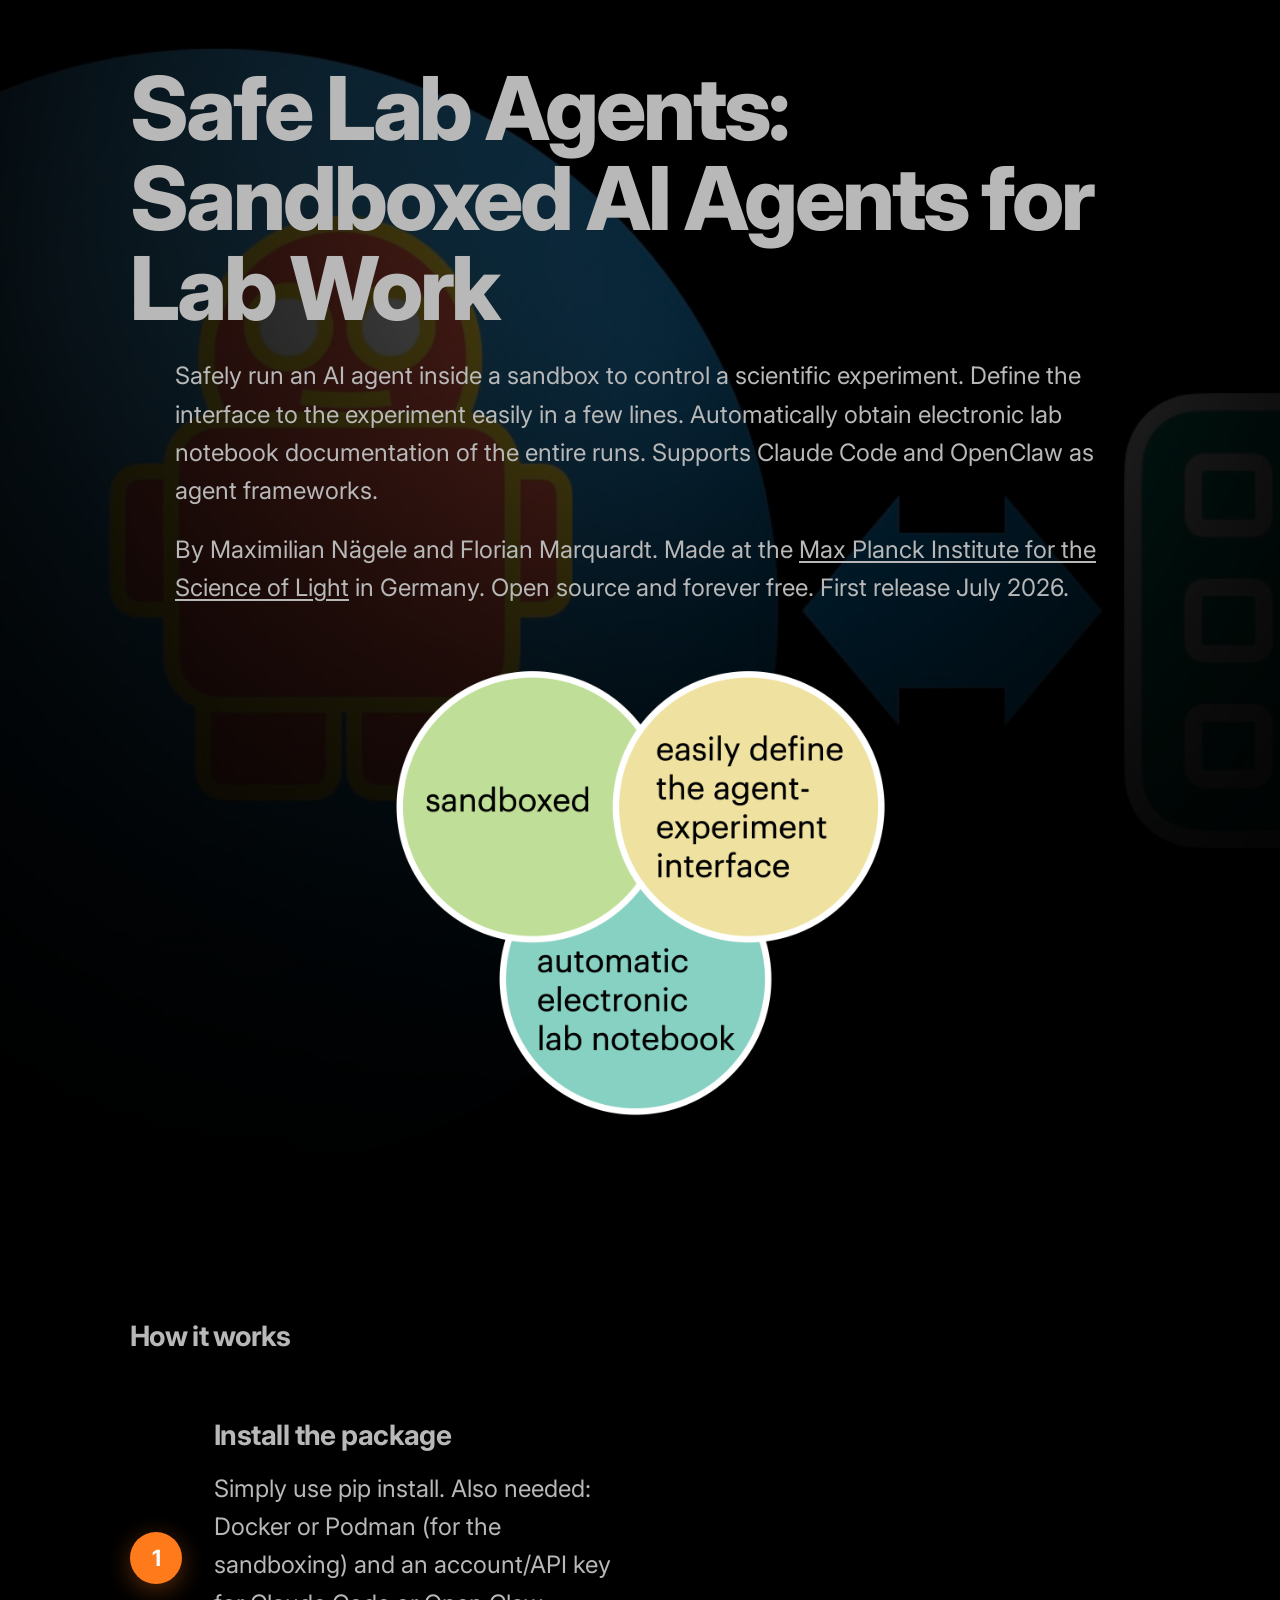
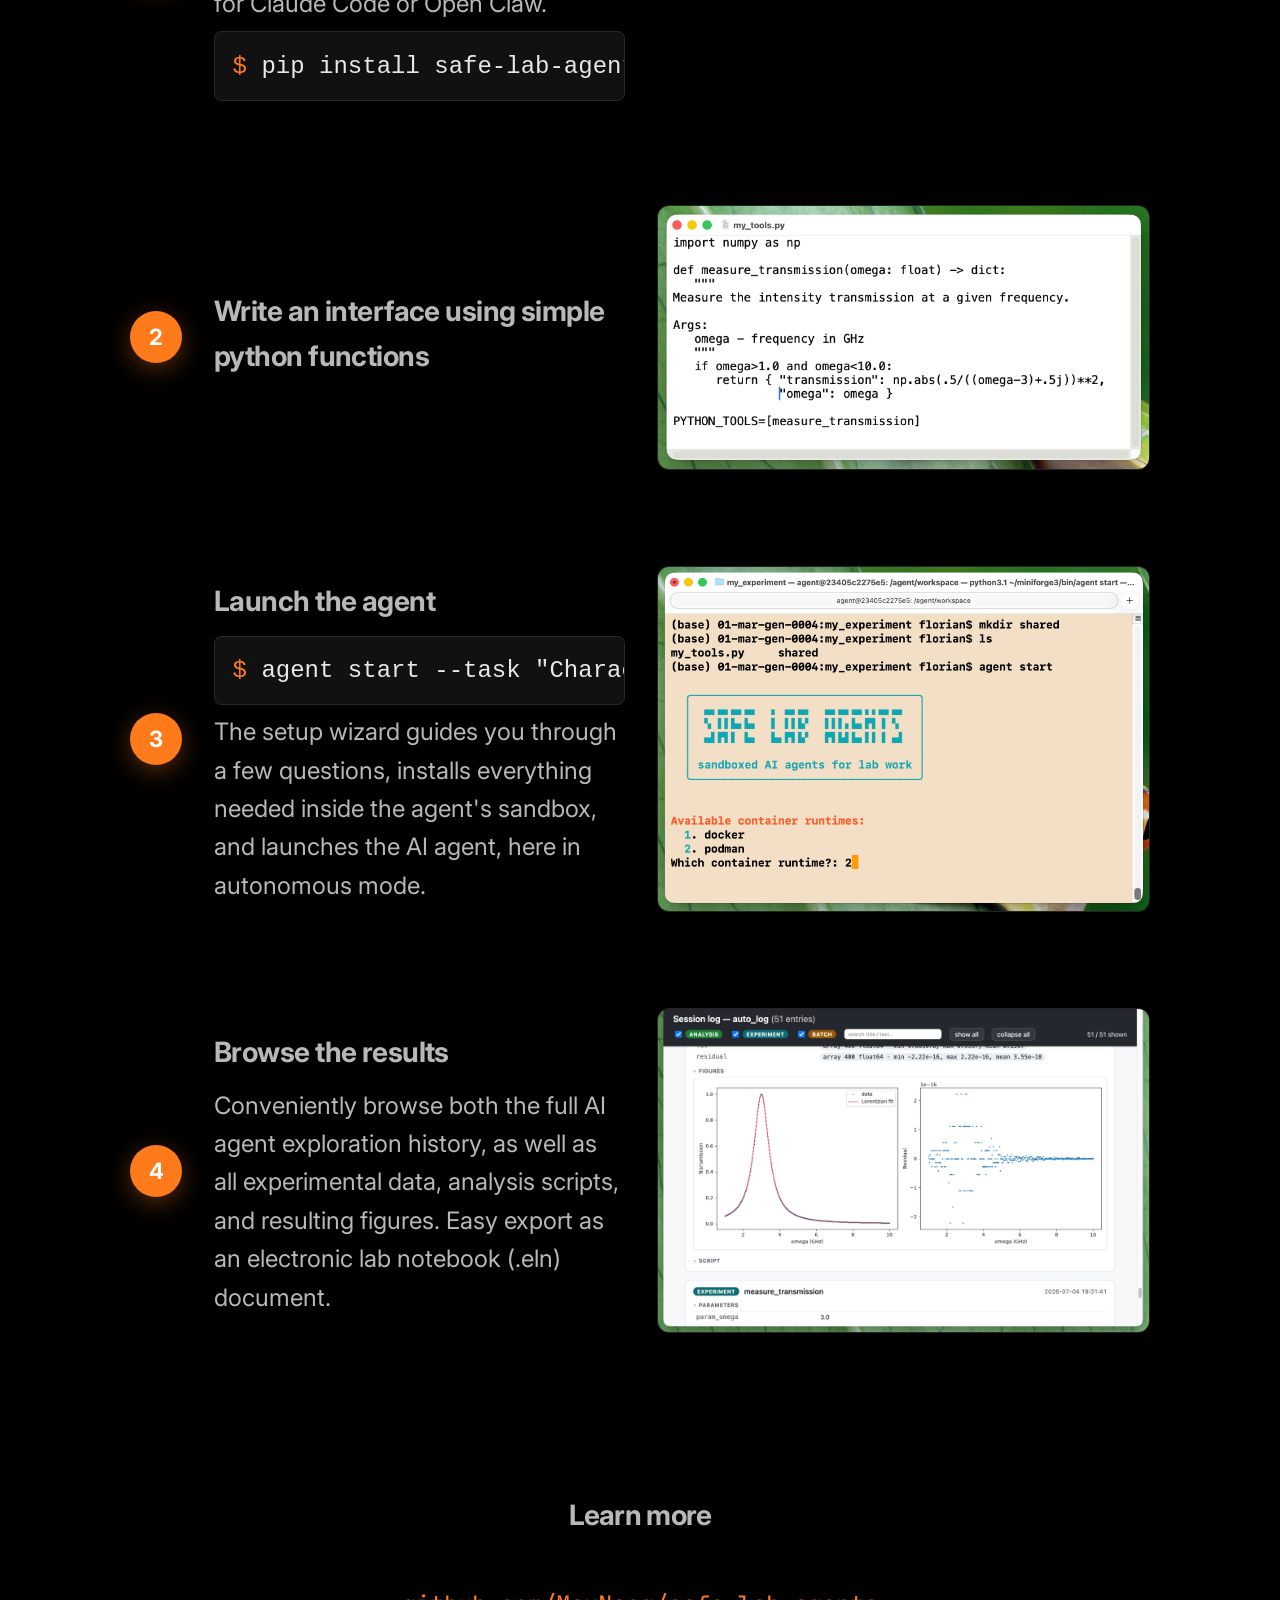
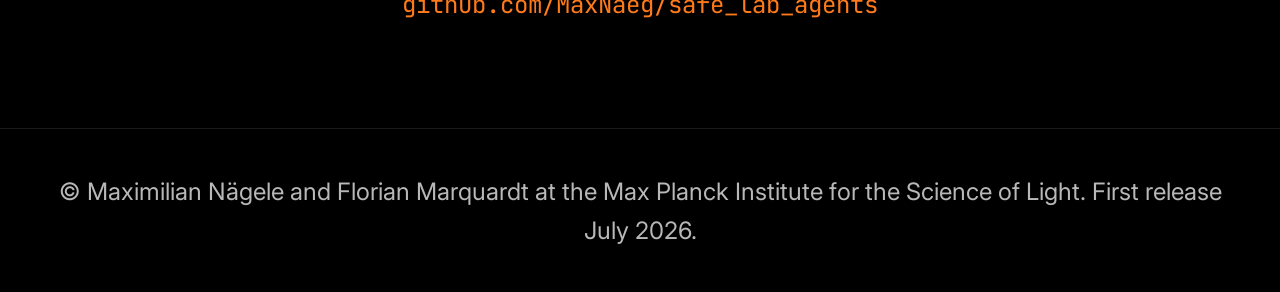
==== index.html @ 959addcc "initial commit" ====
<!doctype html>
<html lang="en">
<head>
  <meta charset="utf-8" />
  <meta name="viewport" content="width=device-width, initial-scale=1" />
  <title>Safe Lab Agents</title>
  <meta name="description" content="Safely run AI agents inside a sandbox to control scientific experiments." />

  <link rel="preconnect" href="https://fonts.googleapis.com" />
  <link rel="preconnect" href="https://fonts.gstatic.com" crossorigin />
  <link href="https://fonts.googleapis.com/css2?family=Inter:wght@400;500;600;700;800&family=JetBrains+Mono:wght@400;500&display=swap" rel="stylesheet" />

  <link rel="stylesheet" href="style.css" />
</head>
<body>

  <!-- HERO -->
  <header class="hero">
    <div class="hero__bg" aria-hidden="true">
      <img src="assets/splash_background.jpg" alt="" />
    </div>
    <div class="hero__overlay" aria-hidden="true"></div>

    <div class="hero__content">
      <h1 class="hero__title">Safe Lab Agents: Sandboxed AI Agents for Lab Work</h1>
      <p class="hero__text">Safely run an AI agent inside a sandbox to control a scientific experiment. Define the interface to the experiment easily in a few lines. Automatically obtain electronic lab notebook documentation of the entire runs. Supports Claude Code and OpenClaw as agent frameworks.</p>
      <p class="hero__text">By Maximilian Nägele and Florian Marquardt. Made at the <a href="https://mpl.mpg.de/divisions/marquardt-division/research" target="_blank" rel="noopener">Max Planck Institute for the Science of Light</a> in Germany. Open source and forever free. First release July 2026.</p>
      <figure class="hero__figure hero__figure--centered" style="--fig-w: 50%"><img src="assets/fig_main_points.png" alt="" /></figure>
    </div>
  </header>

  <!-- STEPS -->
  <section id="steps" class="steps">
    <h2 class="section__title">How it works</h2>
    <ol class="steps__list">
      <li class="step">
        <div class="step__num">1</div>
        <div class="step__body">
          <h3 class="step__title">Install the package</h3>
          <p class="step__text">Simply use pip install. Also needed: Docker or Podman (for the sandboxing) and an account/API key for Claude Code or Open Claw.</p>
          <pre class="step__terminal"><code>pip install safe-lab-agents</code></pre>
        </div>
        
      </li>
      <li class="step">
        <div class="step__num">2</div>
        <div class="step__body">
          <h3 class="step__title">Write an interface using simple python functions</h3>
          
        </div>
        <div class="step__figure"><img src="assets/tools_code.jpg" alt="" /></div>
      </li>
      <li class="step">
        <div class="step__num">3</div>
        <div class="step__body">
          <h3 class="step__title">Launch the agent</h3>
          <pre class="step__terminal"><code>agent start --task &quot;Characterize this setup!&quot;</code></pre>
          <p class="step__text">The setup wizard guides you through a few questions, installs everything needed inside the agent's sandbox, and launches the AI agent, here in autonomous mode.</p>
        </div>
        <div class="step__figure"><img src="assets/fig_agent_start.jpg" alt="" /></div>
      </li>
      <li class="step">
        <div class="step__num">4</div>
        <div class="step__body">
          <h3 class="step__title">Browse the results</h3>
          <p class="step__text">Conveniently browse both the full AI agent exploration history, as well as all experimental data, analysis scripts, and resulting figures. Easy export as an electronic lab notebook (.eln) document.</p>
        </div>
        <div class="step__figure"><img src="assets/fig_browsing_auto_log.jpg" alt="" /></div>
      </li>
    </ol>
  </section>

  <!-- VIDEO (hidden until we have the demo video)
  <section id="video" class="video">
    <h2 class="section__title">See it in action</h2>
    <div class="video__frame">
      <video controls poster="assets/video-poster.jpg"><source src="assets/demo.mp4" type="video/mp4" /></video>
    </div>
  </section>
  -->


  <!-- LEARN MORE -->
  <section id="learn" class="learn">
    <h2 class="section__title">Learn more</h2>
    <p class="learn__text"><a href="https://github.com/MaxNaeg/safe_lab_agents/" target="_blank" rel="noopener">github.com/MaxNaeg/safe_lab_agents</a></p>
  </section>

  <!-- FOOTER -->
  <footer class="footer">
    <p>© Maximilian Nägele and Florian Marquardt at the Max Planck Institute for the Science of Light. First release July 2026.</p>
  </footer>

</body>
</html>
---- style.css ----
/* --- Tokens ---------------------------------------------------------- */
:root {
  --bg:        #000000;
  --bg-soft:   #0a0a0a;
  --fg:        #ffffff;
  --fg:    #b8b8b8;
  --accent:    #ff7a1a;         /* orange for step numbers + CTA */
  --accent-hi: #ff9448;
  --border:    rgba(255,255,255,0.10);

  --font-sans: 'Inter', system-ui, -apple-system, Segoe UI, Roboto, sans-serif;
  --font-mono: 'JetBrains Mono', ui-monospace, SFMono-Regular, Menlo, monospace;

  --maxw: 1100px;
  --pad:  clamp(1.25rem, 4vw, 2.5rem);
}

/* --- Reset ----------------------------------------------------------- */
*, *::before, *::after { box-sizing: border-box; }
html { scroll-behavior: smooth; }
body {
  margin: 0;
  background: var(--bg);
  color: var(--fg);
  font-family: var(--font-sans);
  font-size: 22px;
  line-height: 1.6;
  -webkit-font-smoothing: antialiased;
  text-rendering: optimizeLegibility;
}
img, svg, video { display: block; max-width: 100%; height: auto; }
a { color: inherit; text-decoration: none; }
ul, ol { list-style: none; padding: 0; margin: 0; }

/* --- Nav ------------------------------------------------------------- */
.nav {
  position: relative;
  z-index: 3;
  display: flex;
  justify-content: space-between;
  align-items: center;
  padding: 1.25rem var(--pad);
  max-width: var(--maxw);
  margin: 0 auto;
}
.nav__brand {
  font-family: var(--font-mono);
  font-weight: 500;
  letter-spacing: -0.02em;
}
.nav__links {
  display: flex;
  gap: 1.75rem;
  font-size: 0.95rem;
  color: var(--fg);
}
.nav__links a:hover { color: var(--fg); }

/* --- Hero ------------------------------------------------------------ */
.hero {
  position: relative;
  min-height: 100svh;
  display: flex;
  flex-direction: column;
  overflow: hidden;
}
.hero__bg {
  position: absolute;
  inset: 0;
  z-index: 0;
}
.hero__bg img {
  width: 100%;
  height: 100%;
  object-fit: cover;
  object-position: center;
  opacity: 0.7;
}
.hero__overlay {
  position: absolute;
  inset: 0;
  z-index: 1;
  background:
    radial-gradient(ellipse at 50% 30%, rgba(0,0,0,0.35) 0%, rgba(0,0,0,0.85) 70%, #000 100%),
    linear-gradient(180deg, rgba(0,0,0,0.1) 0%, #000 100%);
}
.hero__content {
  position: relative;
  z-index: 2;
  flex: 1;
  display: flex;
  flex-direction: column;
  justify-content: center;
  max-width: var(--maxw);
  width: 100%;
  margin: 0 auto;
  padding: 4rem var(--pad) 6rem;
}
.hero__title {
  font-size: clamp(2.5rem, 7vw, 5.5rem);
  font-weight: 800;
  letter-spacing: -0.035em;
  line-height: 1.02;
  margin: 0 0 1.5rem;
}
.hero__text {
  font-size: 1.5rem;
  color: var(--fg);
  max-width: 62ch;
  margin: 0 auto 1.25rem;
  text-align: left;
}
.hero__text a { color: var(--fg); text-decoration: underline; text-underline-offset: 3px; }
.hero__text a:hover { color: var(--accent-hi); }

.hero__figure {
  margin: 2rem 0 0;
  width: var(--fig-w, 60%);
}
.hero__figure img { width: 100%; height: auto; }
.hero__figure--centered {
  margin-left: auto;
  margin-right: auto;
}

/* --- Buttons --------------------------------------------------------- */
.btn {
  display: inline-flex;
  align-items: center;
  padding: 0.85rem 1.4rem;
  border-radius: 999px;
  font-weight: 600;
  font-size: 0.98rem;
  transition: transform 0.15s ease, background 0.2s ease, border-color 0.2s ease;
  border: 1px solid transparent;
}
.btn:hover { transform: translateY(-1px); }
.btn--primary {
  background: var(--accent);
  color: #000;
}
.btn--primary:hover { background: var(--accent-hi); }
.btn--ghost {
  border-color: var(--border);
  color: var(--fg);
}
.btn--ghost:hover { border-color: var(--fg); }

/* --- Section shared -------------------------------------------------- */
.section__title {
  font-size: 1.75rem;
  font-weight: 700;
  letter-spacing: -0.025em;
  margin: 0 0 3rem;
}

/* --- Steps ----------------------------------------------------------- */
.steps {
  max-width: var(--maxw);
  margin: 0 auto;
  padding: 6rem var(--pad);
}
.steps__list {
  display: flex;
  flex-direction: column;
  gap: 5rem;
}
.step {
  display: grid;
  grid-template-columns: auto 1fr;
  grid-template-areas:
    "num  body"
    "fig  fig";
  gap: 1.5rem 1.75rem;
  align-items: start;
}
.step__num {
  grid-area: num;
  width: 3.25rem;
  height: 3.25rem;
  border-radius: 50%;
  background: var(--accent);
  color: #fff;
  font-weight: 700;
  font-size: 1.4rem;
  display: flex;
  align-items: center;
  justify-content: center;
  flex-shrink: 0;
  box-shadow: 0 6px 24px rgba(255,122,26,0.35);
}
.step__body { grid-area: body; }
.step__title {
  font-size: 1.75rem;
  font-weight: 700;
  letter-spacing: -0.02em;
  margin: 0.35rem 0 0.75rem;
  color: var(--fg);
}
.step__text {
  font-size: 1.5rem;
  color: var(--fg);
  margin: 0;
  max-width: 60ch;
}
.step__figure {
  grid-area: fig;
  margin-top: 1rem;
  border-radius: 12px;
  overflow: hidden;
  border: 1px solid var(--border);
  background: var(--bg-soft);
}
.step__figure img { width: 100%; }

/* --- Terminal code block inside a step ------------------------------ */
.step__terminal {
  font-family: var(--font-mono);
  font-size: 1.5rem;
  background: #111;
  color: #e8e8e8;
  padding: 0.85rem 1.1rem;
  border-radius: 8px;
  border: 1px solid var(--border);
  margin: 0.5rem 0;
  overflow-x: auto;
}
.step__terminal code::before { content: "$ "; color: var(--accent); }

/* --- Learn more ------------------------------------------------------ */
.learn {
  max-width: var(--maxw);
  margin: 0 auto;
  padding: 4rem var(--pad) 6rem;
  text-align: center;
}
.learn__text {
  font-size: 1.5rem;
  color: var(--fg);
  margin: 0.5rem 0;
}
.learn__text a {
  color: var(--accent);
  font-family: var(--font-mono);
  text-decoration: none;
  border-bottom: 1px solid transparent;
  transition: border-color 0.2s;
}
.learn__text a:hover { border-bottom-color: var(--accent); }

/* --- Video ----------------------------------------------------------- */
.video {
  max-width: var(--maxw);
  margin: 0 auto;
  padding: 4rem var(--pad) 6rem;
}
.video__frame {
  border-radius: 14px;
  overflow: hidden;
  border: 1px solid var(--border);
  background: var(--bg-soft);
  aspect-ratio: 16 / 9;
}
.video__frame video,
.video__frame iframe {
  width: 100%;
  height: 100%;
  object-fit: cover;
  border: 0;
}

/* --- Footer ---------------------------------------------------------- */
.footer {
  border-top: 1px solid var(--border);
  padding: 2.5rem var(--pad);
  text-align: center;
  color: var(--fg);
  font-size: 1.5rem;
}
.footer p { margin: 0.25rem 0; }
.footer a:hover { color: var(--fg); }

/* --- Scroll-reveal (no JS, native CSS scroll-driven animation) ------ */
@supports (animation-timeline: view()) {
  .step {
    animation: fade-up linear both;
    animation-timeline: view();
    animation-range: entry 0% entry 40%;
  }
}
@keyframes fade-up {
  from { opacity: 0; transform: translateY(24px); }
  to   { opacity: 1; transform: translateY(0); }
}

/* --- Larger screens: put figure beside text ------------------------- */
@media (min-width: 800px) {
  .step {
    grid-template-columns: auto minmax(0, 1fr) minmax(0, 1.2fr);
    grid-template-areas: "num body fig";
    gap: 2rem;
    align-items: center;
  }
  .step__figure { margin-top: 0; }
  .steps__list { gap: 6rem; }
}
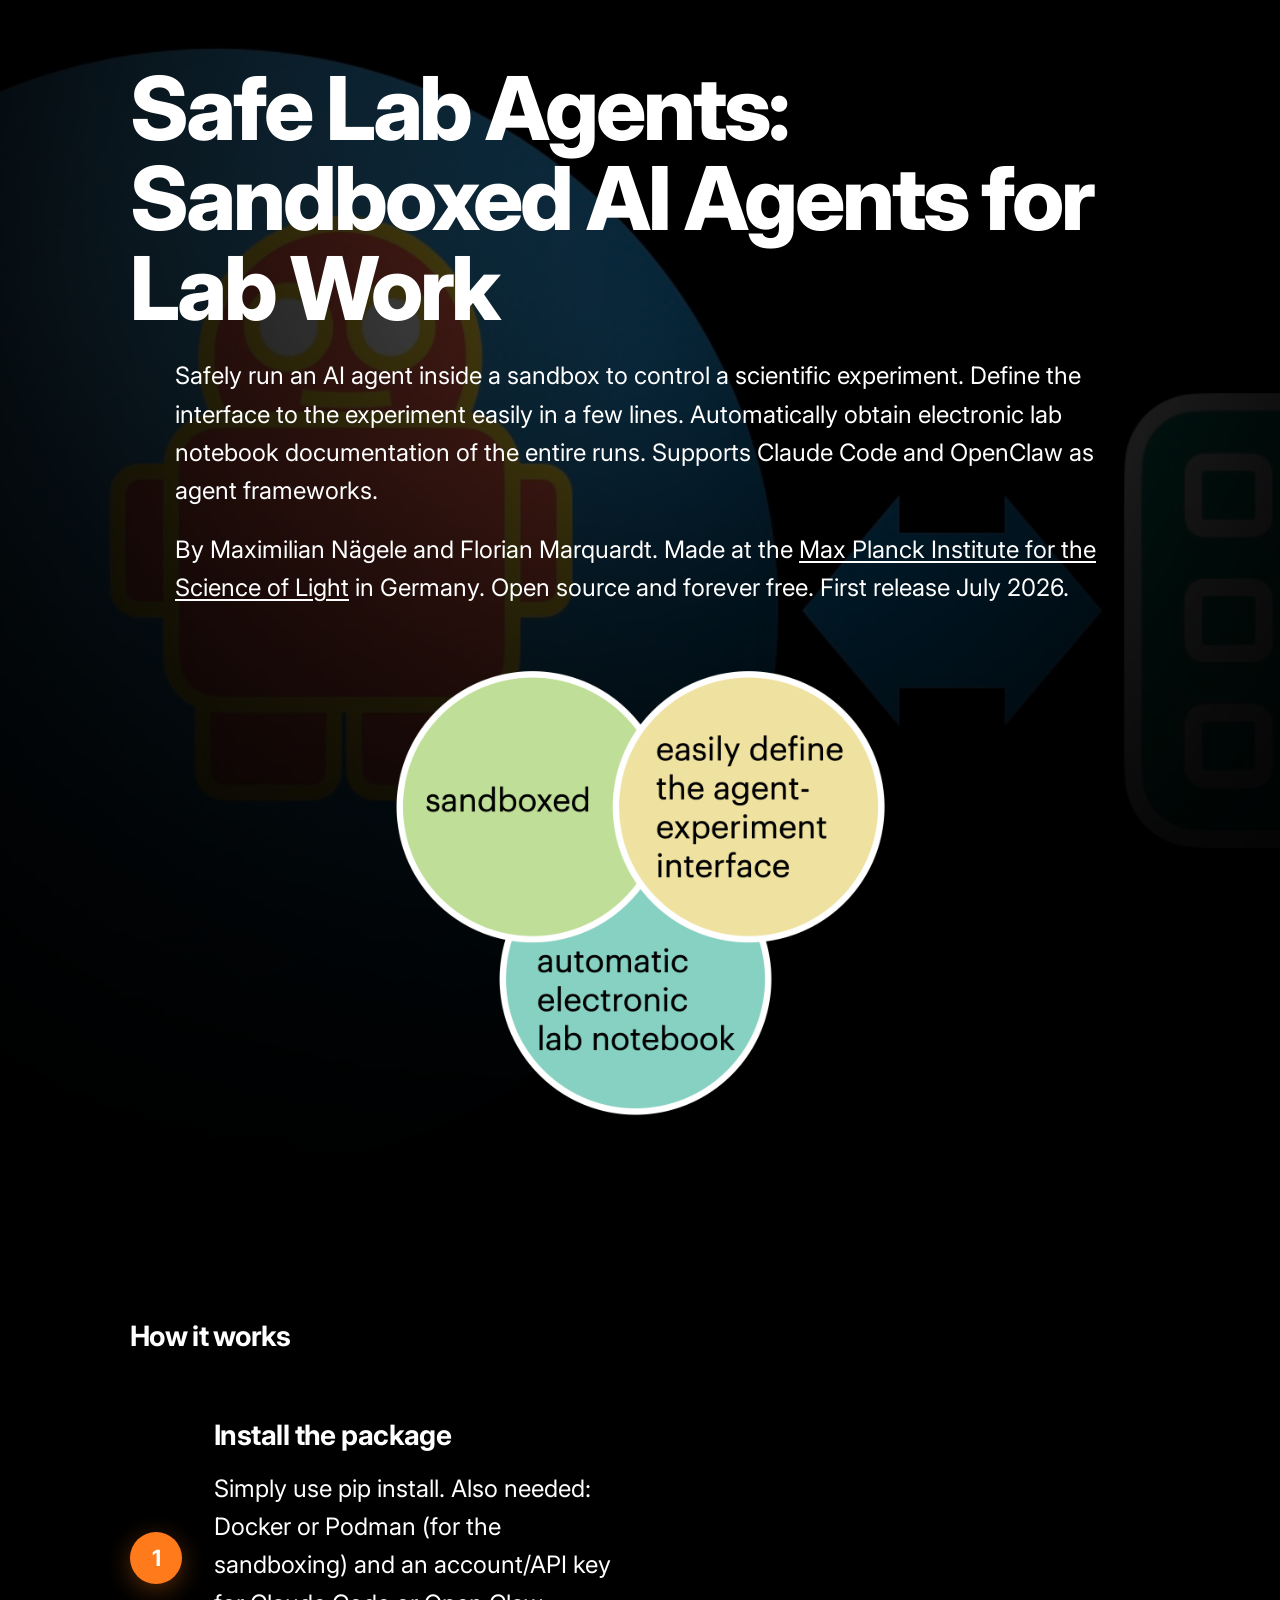
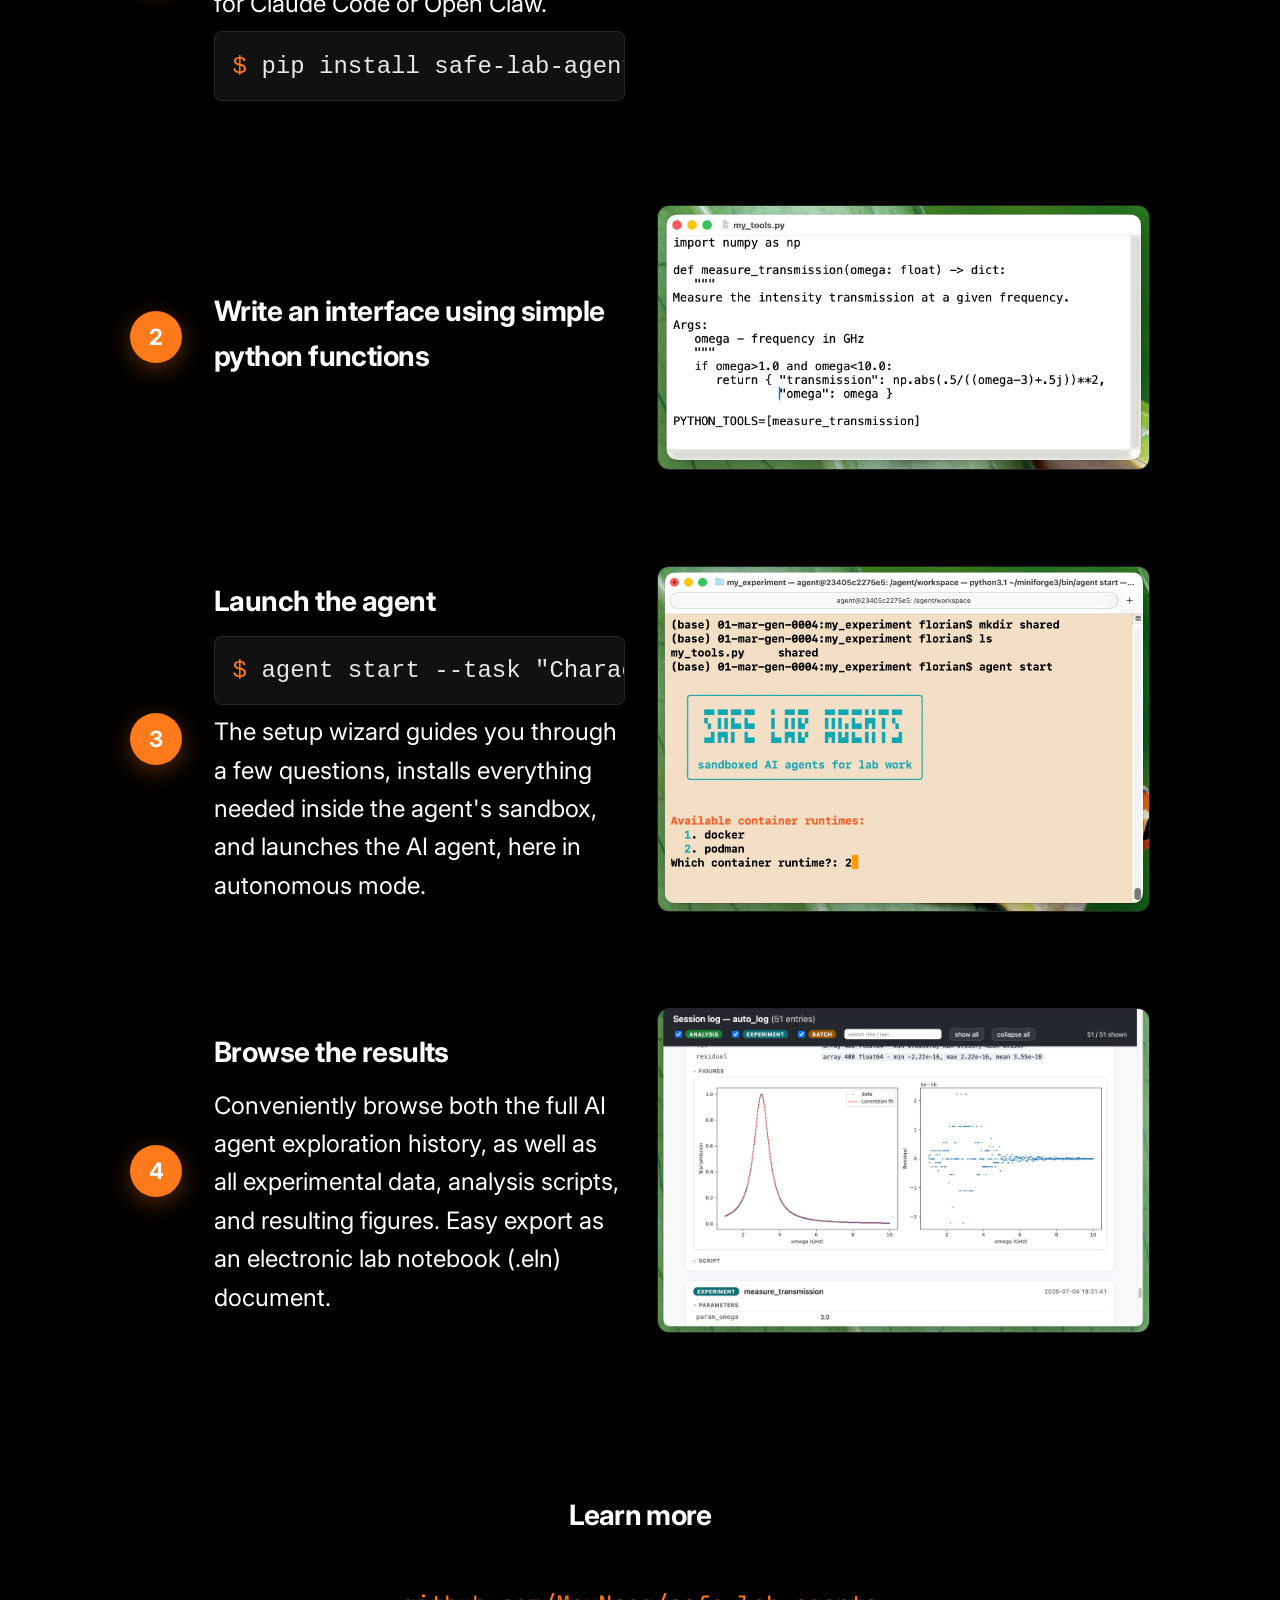
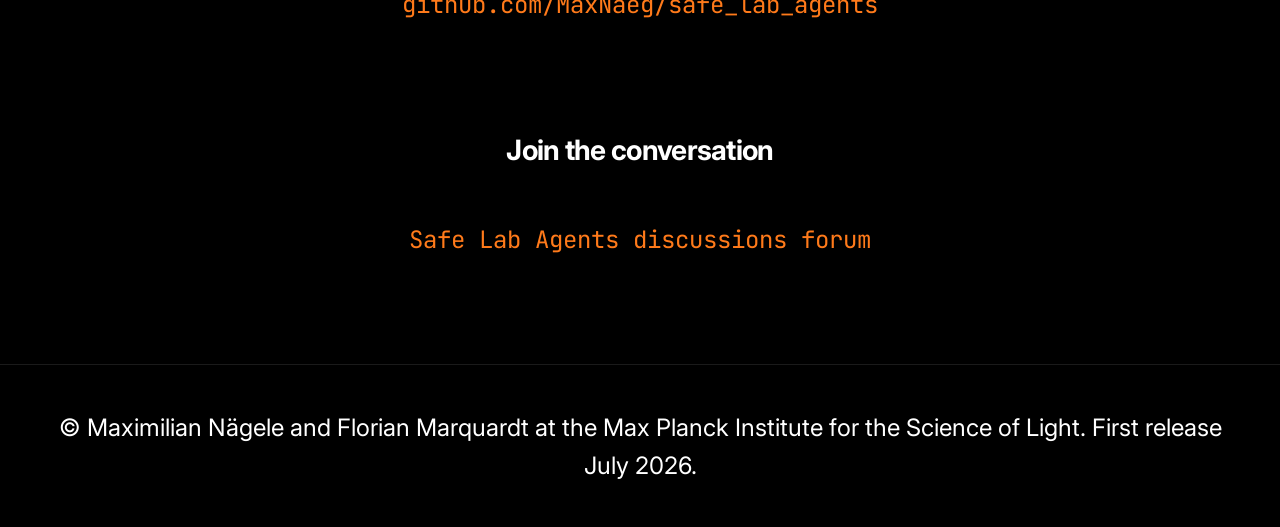
==== commit 4ebbfcd1: "Fix discussion section: separate from Learn more, add template + styles - content.md: add `---` so "" ====
--- a/index.html
+++ b/index.html
@@ -86,6 +86,12 @@
     <p class="learn__text"><a href="https://github.com/MaxNaeg/safe_lab_agents/" target="_blank" rel="noopener">github.com/MaxNaeg/safe_lab_agents</a></p>
   </section>
 
+  <!-- DISCUSSION -->
+  <section id="discussion" class="discussion">
+    <h2 class="section__title">Join the conversation</h2>
+    <p class="discussion__text"><a href="https://github.com/MaxNaeg/safe_lab_agents/discussions" target="_blank" rel="noopener">Safe Lab Agents discussions forum</a></p>
+  </section>
+
   <!-- FOOTER -->
   <footer class="footer">
     <p>© Maximilian Nägele and Florian Marquardt at the Max Planck Institute for the Science of Light. First release July 2026.</p>
--- a/style.css
+++ b/style.css
@@ -3,7 +3,6 @@
   --bg:        #000000;
   --bg-soft:   #0a0a0a;
   --fg:        #ffffff;
-  --fg:    #b8b8b8;
   --accent:    #ff7a1a;         /* orange for step numbers + CTA */
   --accent-hi: #ff9448;
   --border:    rgba(255,255,255,0.10);
@@ -248,6 +247,27 @@
 }
 .learn__text a:hover { border-bottom-color: var(--accent); }
 
+/* --- Discussion ------------------------------------------------------ */
+.discussion {
+  max-width: var(--maxw);
+  margin: 0 auto;
+  padding: 0 var(--pad) 6rem;
+  text-align: center;
+}
+.discussion__text {
+  font-size: 1.5rem;
+  color: var(--fg);
+  margin: 0.5rem 0;
+}
+.discussion__text a {
+  color: var(--accent);
+  font-family: var(--font-mono);
+  text-decoration: none;
+  border-bottom: 1px solid transparent;
+  transition: border-color 0.2s;
+}
+.discussion__text a:hover { border-bottom-color: var(--accent); }
+
 /* --- Video ----------------------------------------------------------- */
 .video {
   max-width: var(--maxw);
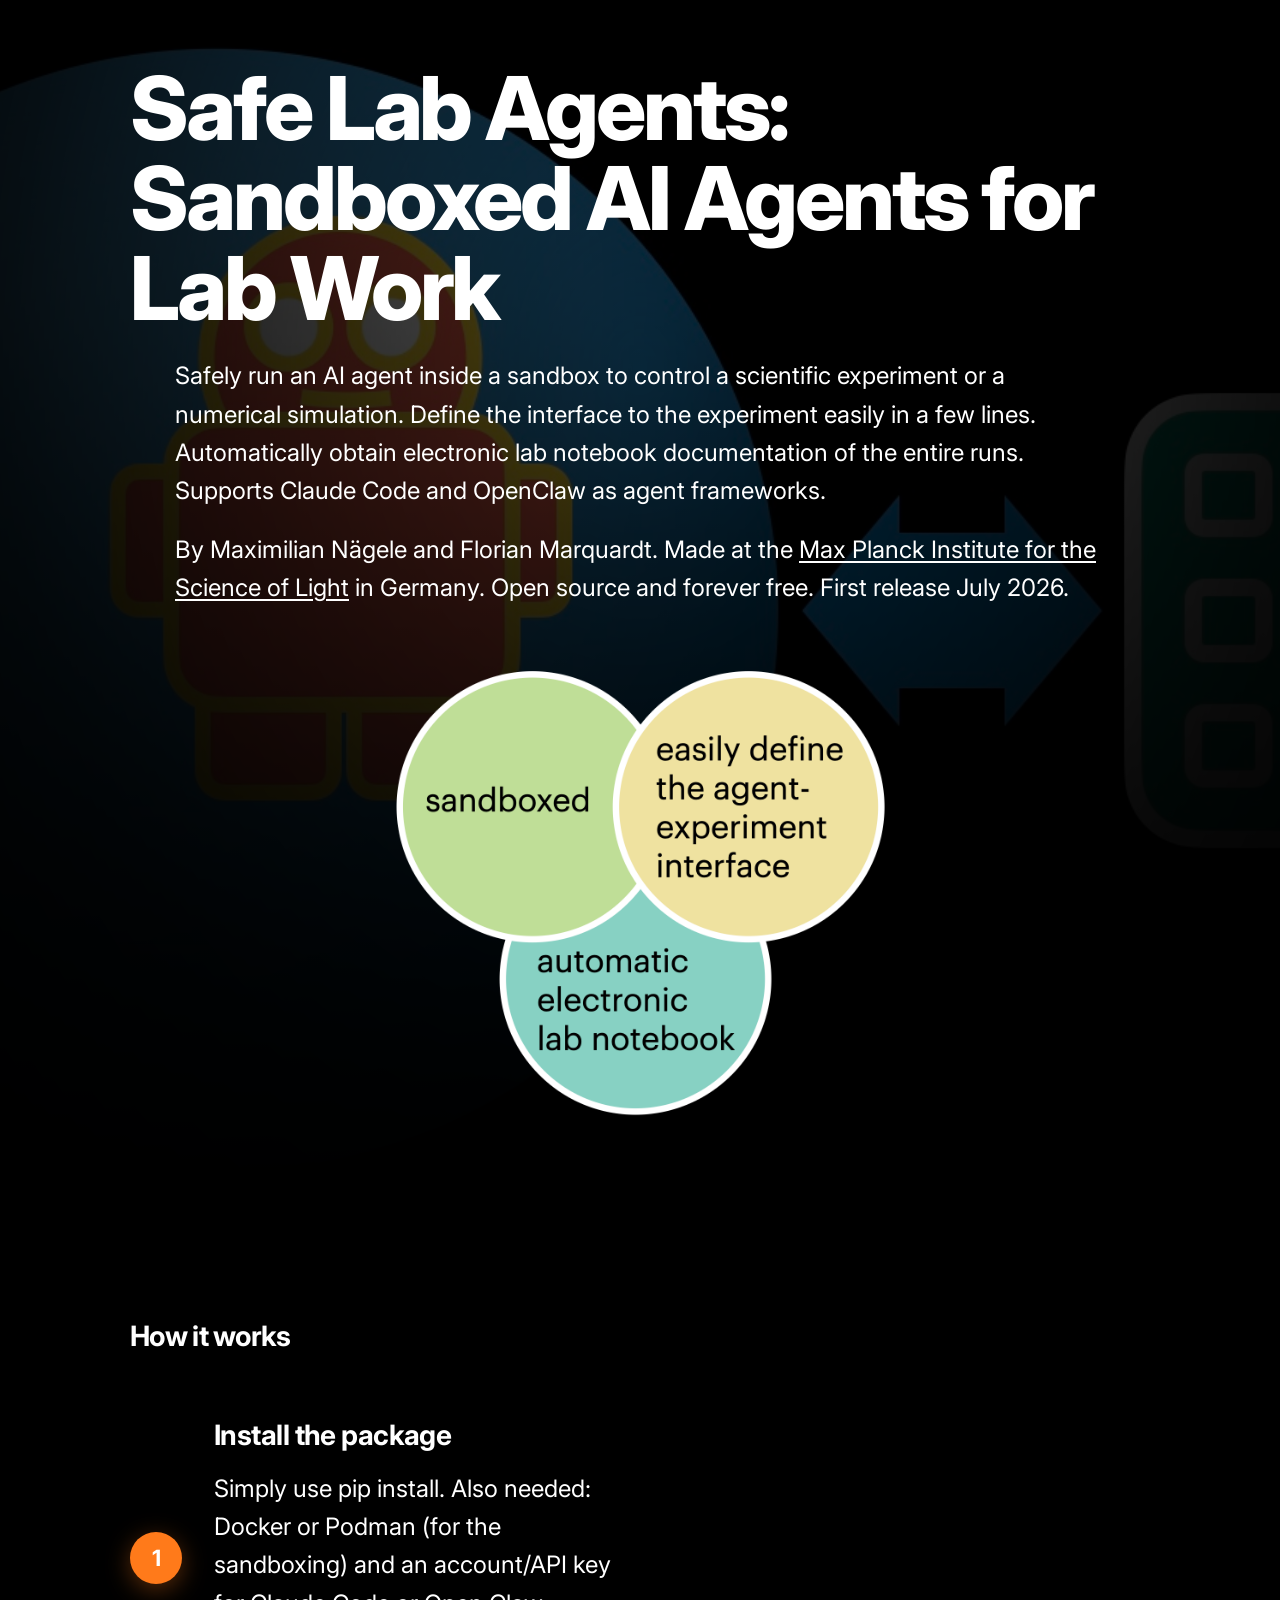
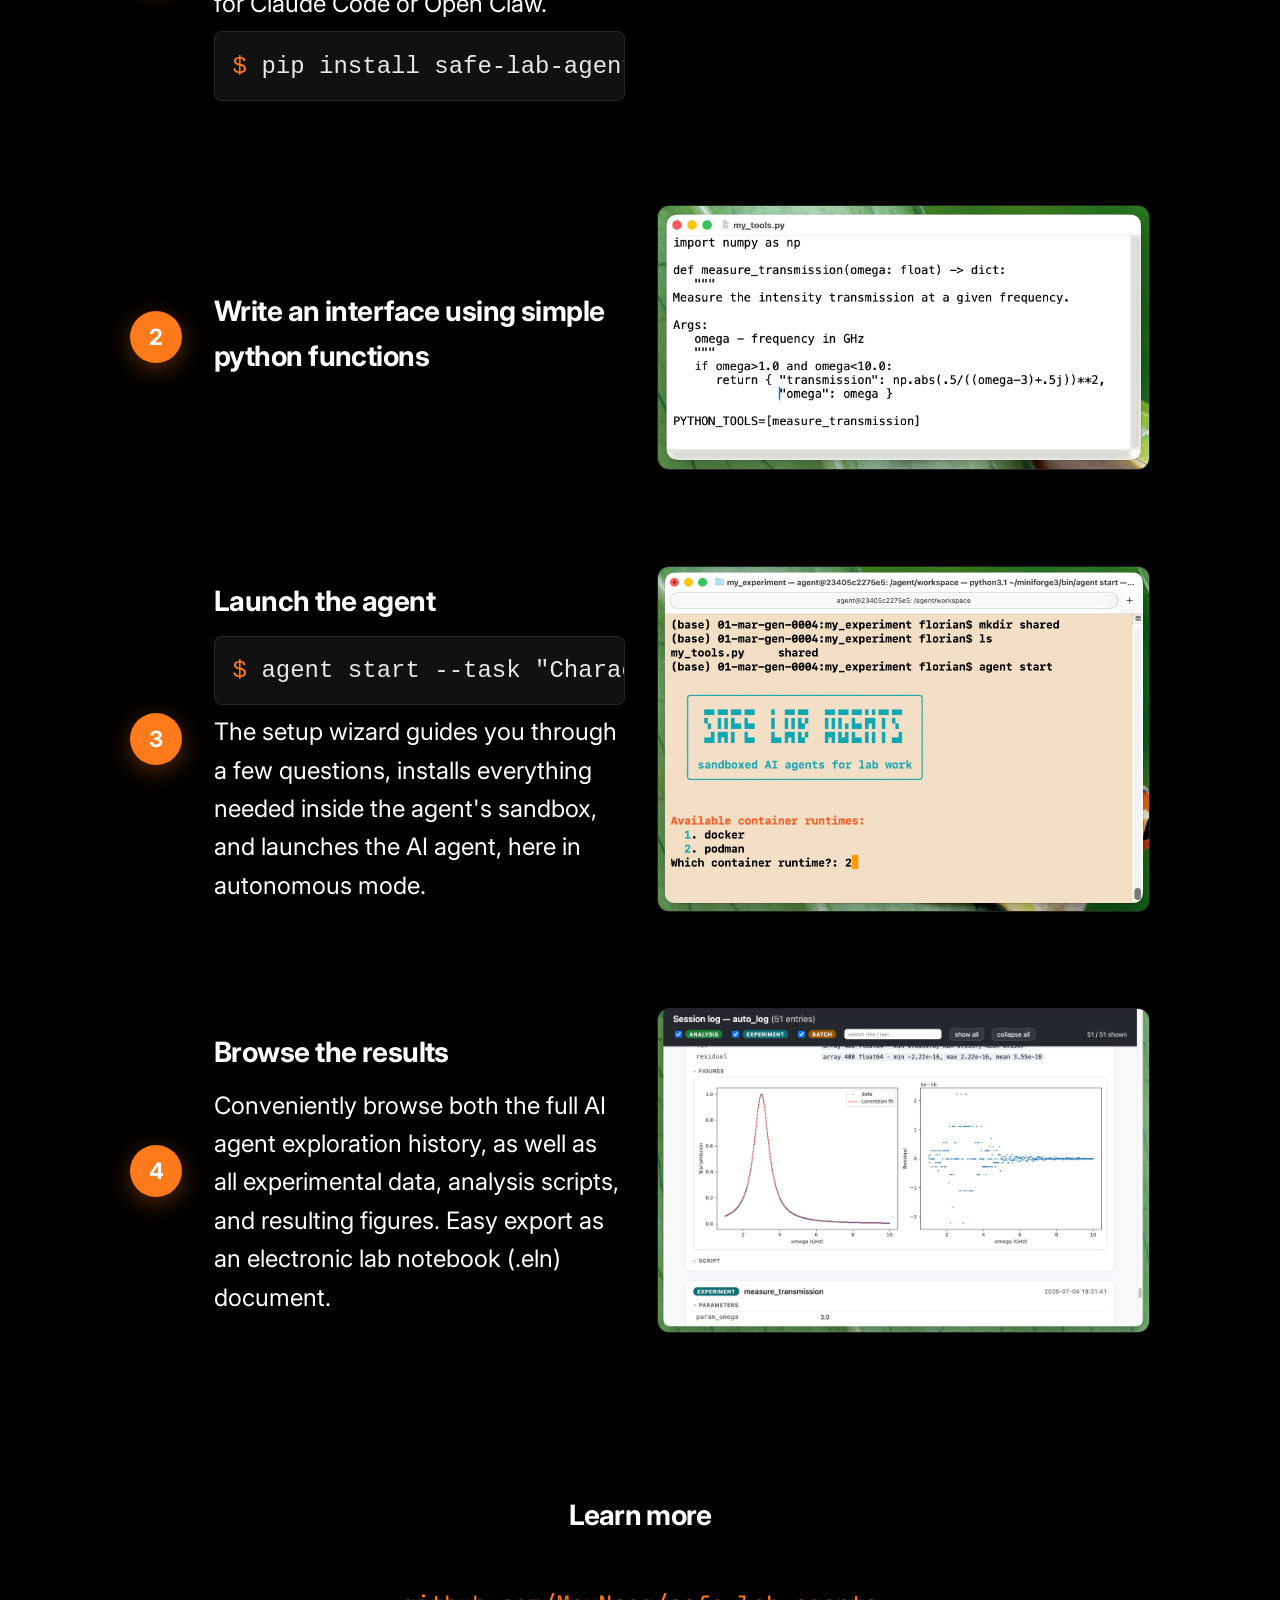
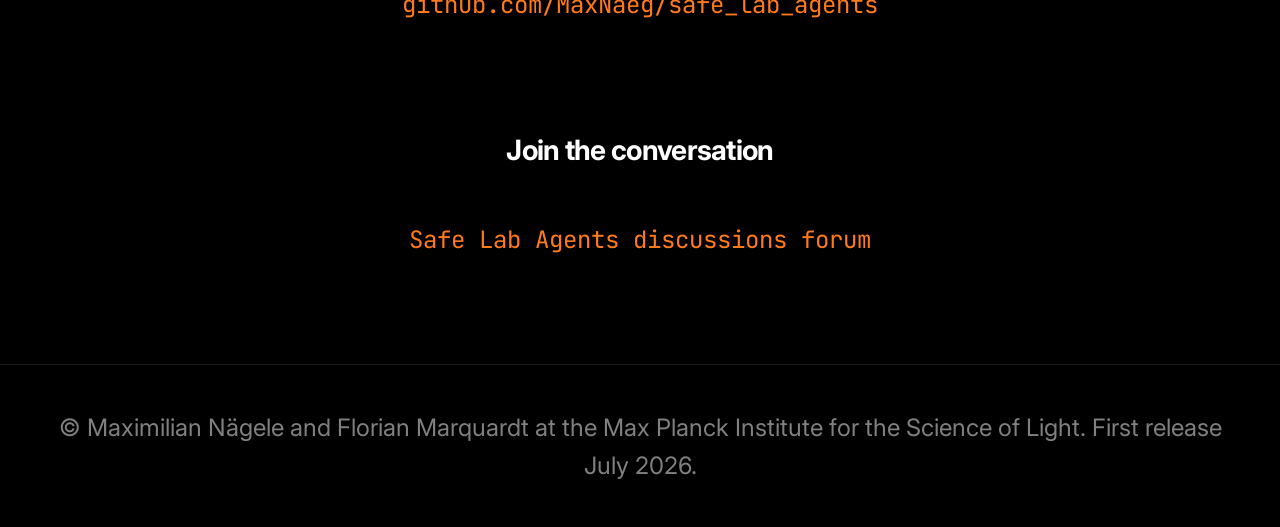
==== commit 04e8e8e8: "Reword abstract: mention numerical simulation Co-Authored-By: Claude Opus 4.8 (1M context) <noreply@" ====
--- a/index.html
+++ b/index.html
@@ -23,7 +23,7 @@
 
     <div class="hero__content">
       <h1 class="hero__title">Safe Lab Agents: Sandboxed AI Agents for Lab Work</h1>
-      <p class="hero__text">Safely run an AI agent inside a sandbox to control a scientific experiment. Define the interface to the experiment easily in a few lines. Automatically obtain electronic lab notebook documentation of the entire runs. Supports Claude Code and OpenClaw as agent frameworks.</p>
+      <p class="hero__text">Safely run an AI agent inside a sandbox to control a scientific experiment or a numerical simulation. Define the interface to the experiment easily in a few lines. Automatically obtain electronic lab notebook documentation of the entire runs. Supports Claude Code and OpenClaw as agent frameworks.</p>
       <p class="hero__text">By Maximilian Nägele and Florian Marquardt. Made at the <a href="https://mpl.mpg.de/divisions/marquardt-division/research" target="_blank" rel="noopener">Max Planck Institute for the Science of Light</a> in Germany. Open source and forever free. First release July 2026.</p>
       <figure class="hero__figure hero__figure--centered" style="--fig-w: 50%"><img src="assets/fig_main_points.png" alt="" /></figure>
     </div>
--- a/style.css
+++ b/style.css
@@ -3,6 +3,7 @@
   --bg:        #000000;
   --bg-soft:   #0a0a0a;
   --fg:        #ffffff;
+  --muted:     rgba(255,255,255,0.5);   /* grey for secondary text */
   --accent:    #ff7a1a;         /* orange for step numbers + CTA */
   --accent-hi: #ff9448;
   --border:    rgba(255,255,255,0.10);
@@ -294,7 +295,7 @@
   border-top: 1px solid var(--border);
   padding: 2.5rem var(--pad);
   text-align: center;
-  color: var(--fg);
+  color: var(--muted);
   font-size: 1.5rem;
 }
 .footer p { margin: 0.25rem 0; }
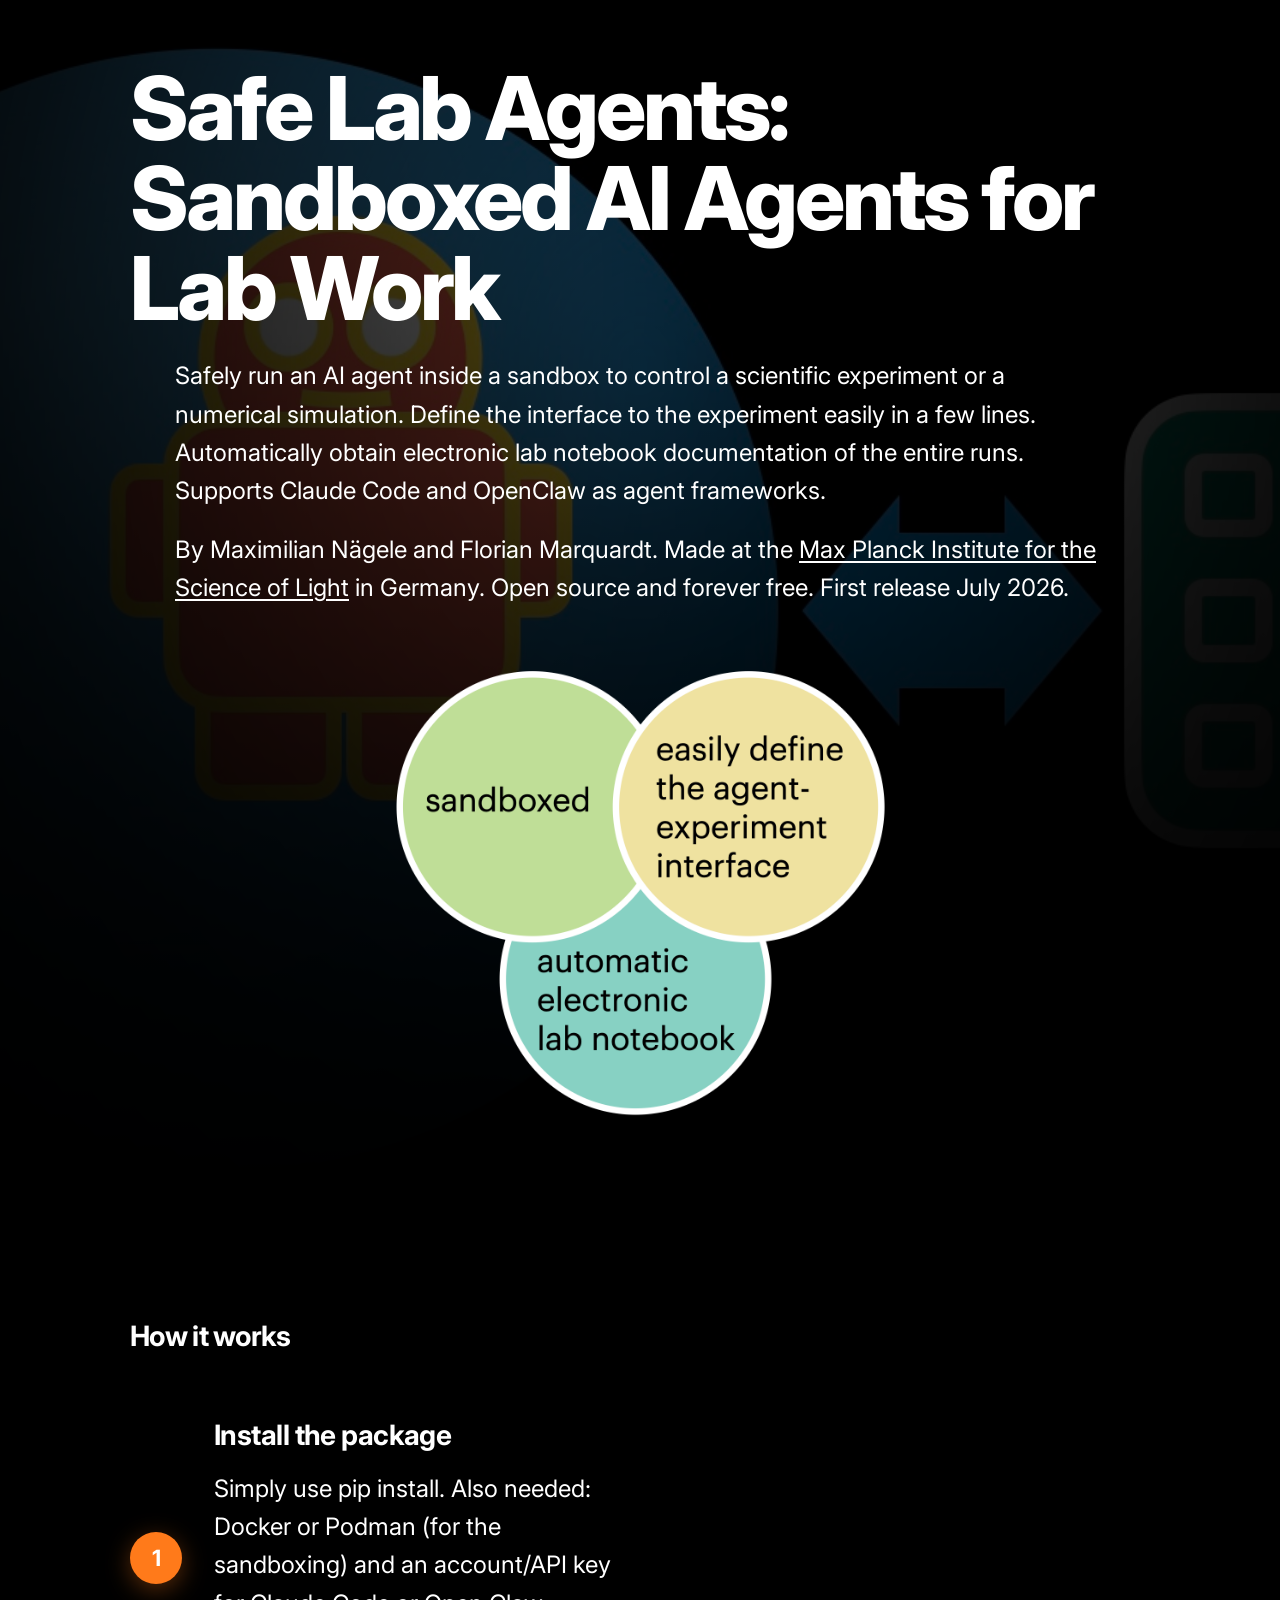
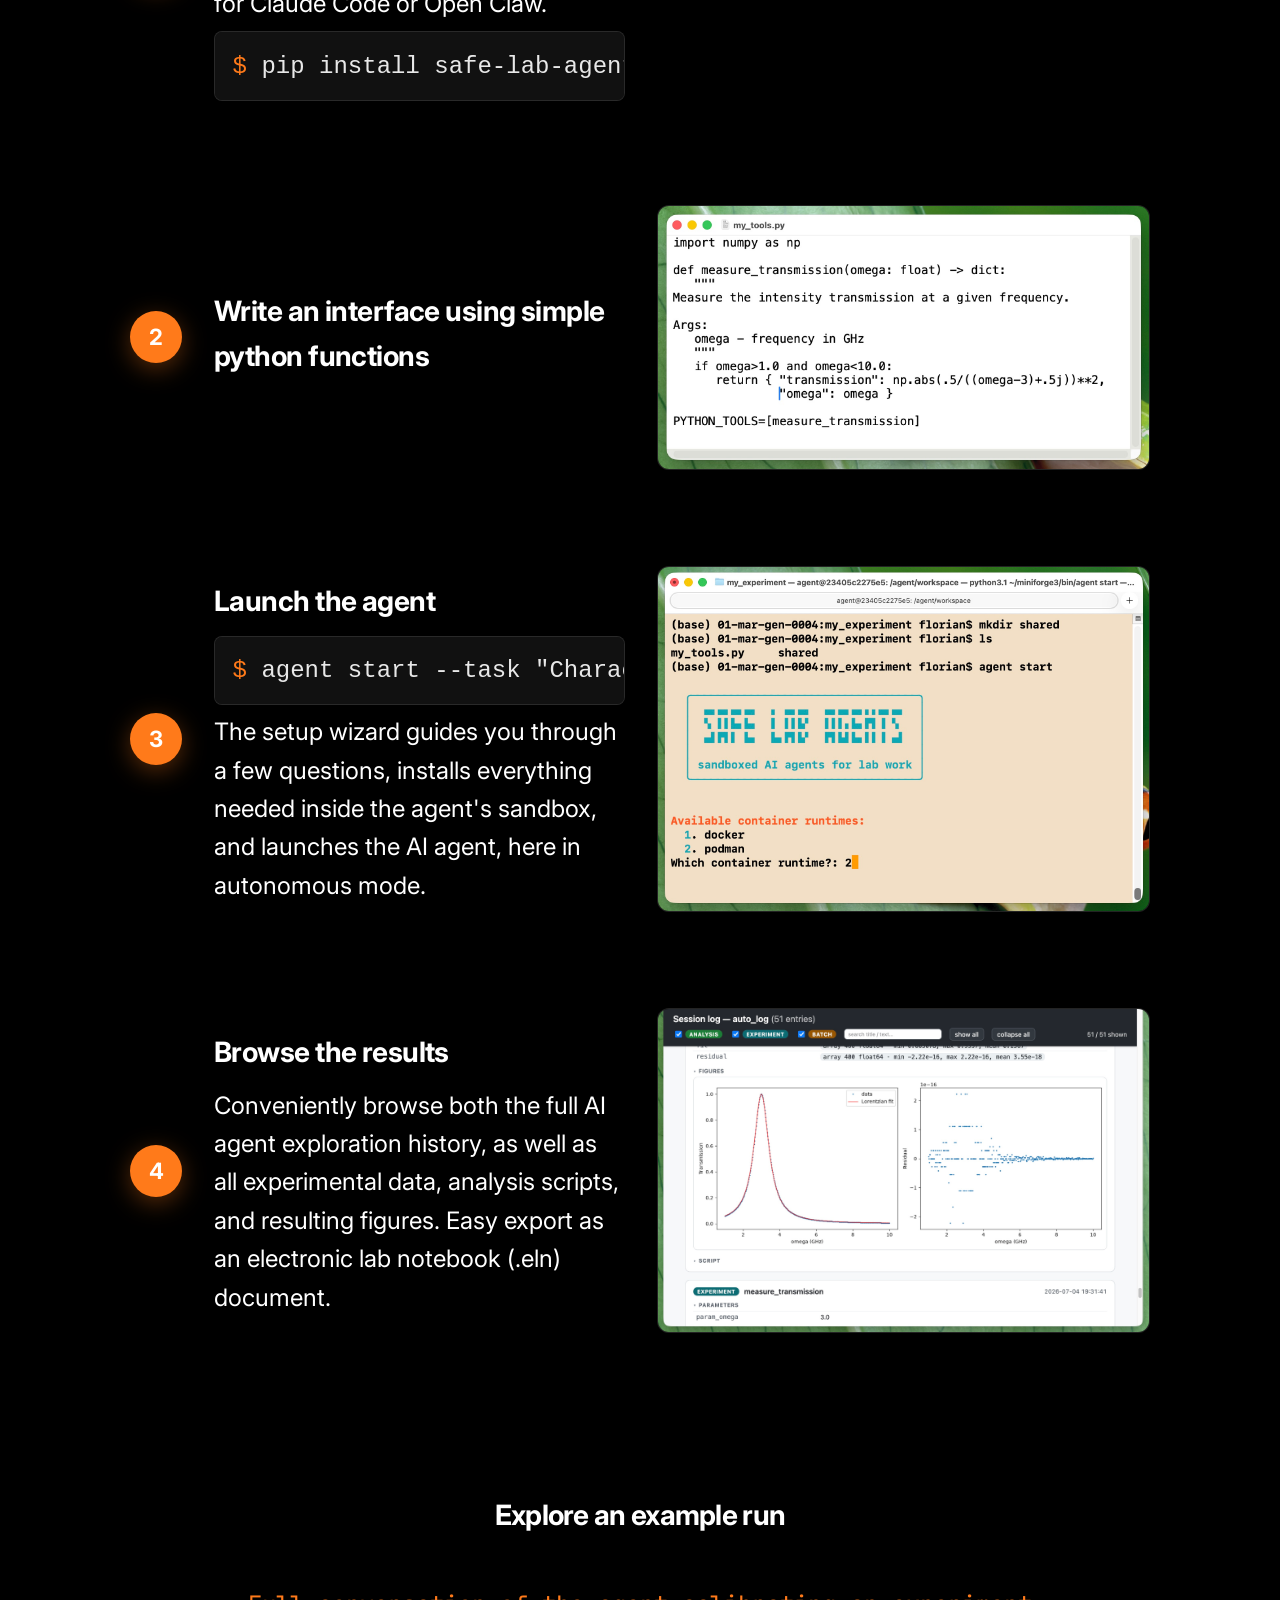
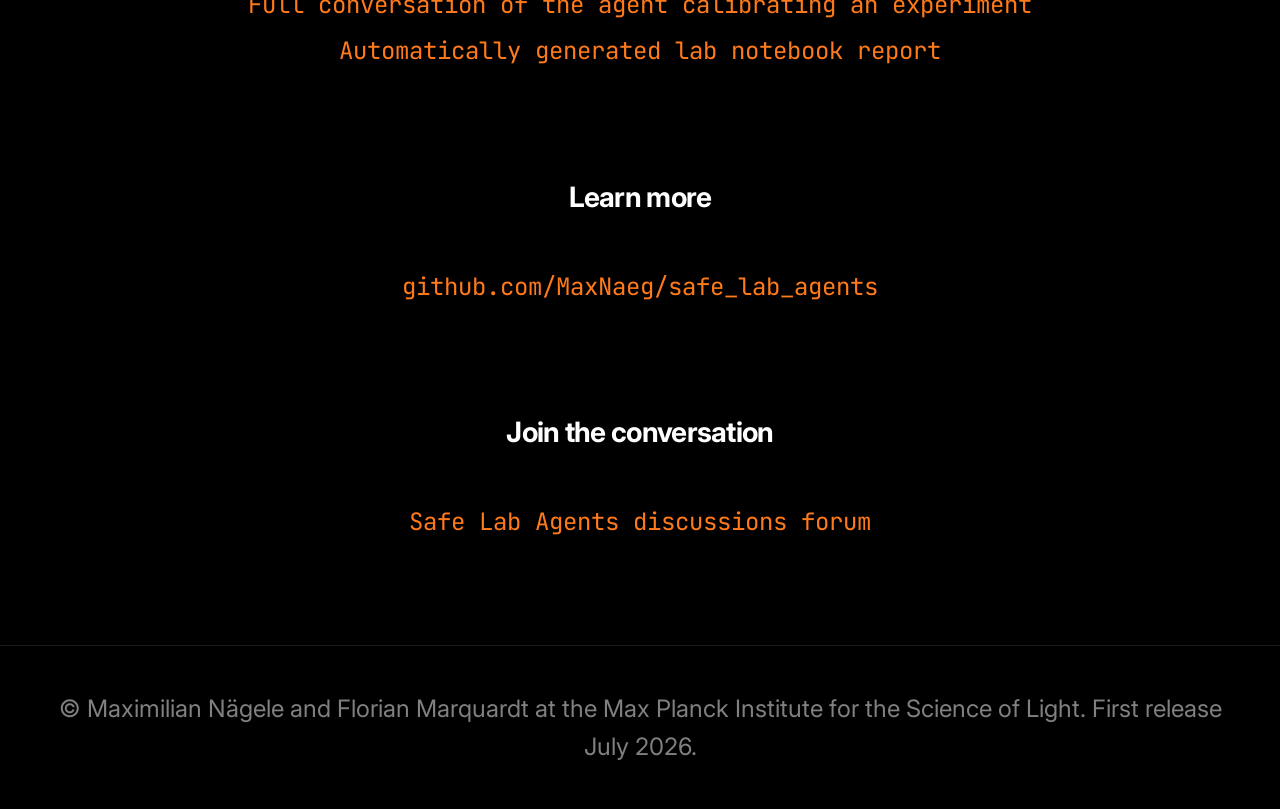
==== commit c01a2ae4: "added links to html example session reports" ====
--- a/index.html
+++ b/index.html
@@ -80,6 +80,13 @@
   -->
 
 
+  <!-- EXAMPLE RUN -->
+  <section id="example" class="example">
+    <h2 class="section__title">Explore an example run</h2>
+    <p class="example__text"><a href="https://raw.githack.com/MaxNaeg/safe_lab_agents/main/example_setup/shared_calibration_example/conversation_safe_lab_agents.html" target="_blank" rel="noopener">Full conversation of the agent calibrating an experiment</a></p>
+      <p class="example__text"><a href="https://raw.githack.com/MaxNaeg/safe_lab_agents/main/example_setup/shared_calibration_example/auto_log/report_safe_lab_agents.html" target="_blank" rel="noopener">Automatically generated lab notebook report</a></p>
+  </section>
+
   <!-- LEARN MORE -->
   <section id="learn" class="learn">
     <h2 class="section__title">Learn more</h2>
--- a/style.css
+++ b/style.css
@@ -115,7 +115,7 @@
 
 .hero__figure {
   margin: 2rem 0 0;
-  width: var(--fig-w, 60%);
+  width: 100%;               /* full width on phones */
 }
 .hero__figure img { width: 100%; height: auto; }
 .hero__figure--centered {
@@ -167,7 +167,7 @@
 }
 .step {
   display: grid;
-  grid-template-columns: auto 1fr;
+  grid-template-columns: auto minmax(0, 1fr);
   grid-template-areas:
     "num  body"
     "fig  fig";
@@ -211,7 +211,7 @@
   border: 1px solid var(--border);
   background: var(--bg-soft);
 }
-.step__figure img { width: 100%; }
+.step__figure img { width: 100%; height: auto; display: block; }
 
 /* --- Terminal code block inside a step ------------------------------ */
 .step__terminal {
@@ -228,24 +228,47 @@
 .step__terminal code::before { content: "$ "; color: var(--accent); }
 
 /* --- Learn more ------------------------------------------------------ */
-.learn {
+/* --- Example run ------------------------------------------------------ */
+.example {
   max-width: var(--maxw);
   margin: 0 auto;
   padding: 4rem var(--pad) 6rem;
   text-align: center;
 }
-.learn__text {
+.example__text {
   font-size: 1.5rem;
   color: var(--fg);
   margin: 0.5rem 0;
-}
-.learn__text a {
+  overflow-wrap: break-word;
+}
+.example__text a {
   color: var(--accent);
   font-family: var(--font-mono);
   text-decoration: none;
   border-bottom: 1px solid transparent;
   transition: border-color 0.2s;
 }
+.example__text a:hover { border-bottom-color: var(--accent); }
+
+.learn {
+  max-width: var(--maxw);
+  margin: 0 auto;
+  padding: 0 var(--pad) 6rem;
+  text-align: center;
+}
+.learn__text {
+  font-size: 1.5rem;
+  color: var(--fg);
+  margin: 0.5rem 0;
+  overflow-wrap: break-word;
+}
+.learn__text a {
+  color: var(--accent);
+  font-family: var(--font-mono);
+  text-decoration: none;
+  border-bottom: 1px solid transparent;
+  transition: border-color 0.2s;
+}
 .learn__text a:hover { border-bottom-color: var(--accent); }
 
 /* --- Discussion ------------------------------------------------------ */
@@ -259,6 +282,7 @@
   font-size: 1.5rem;
   color: var(--fg);
   margin: 0.5rem 0;
+  overflow-wrap: break-word;
 }
 .discussion__text a {
   color: var(--accent);
@@ -324,4 +348,5 @@
   }
   .step__figure { margin-top: 0; }
   .steps__list { gap: 6rem; }
-}
+  .hero__figure { width: var(--fig-w, 60%); }   /* honor per-figure width on wider screens */
+}
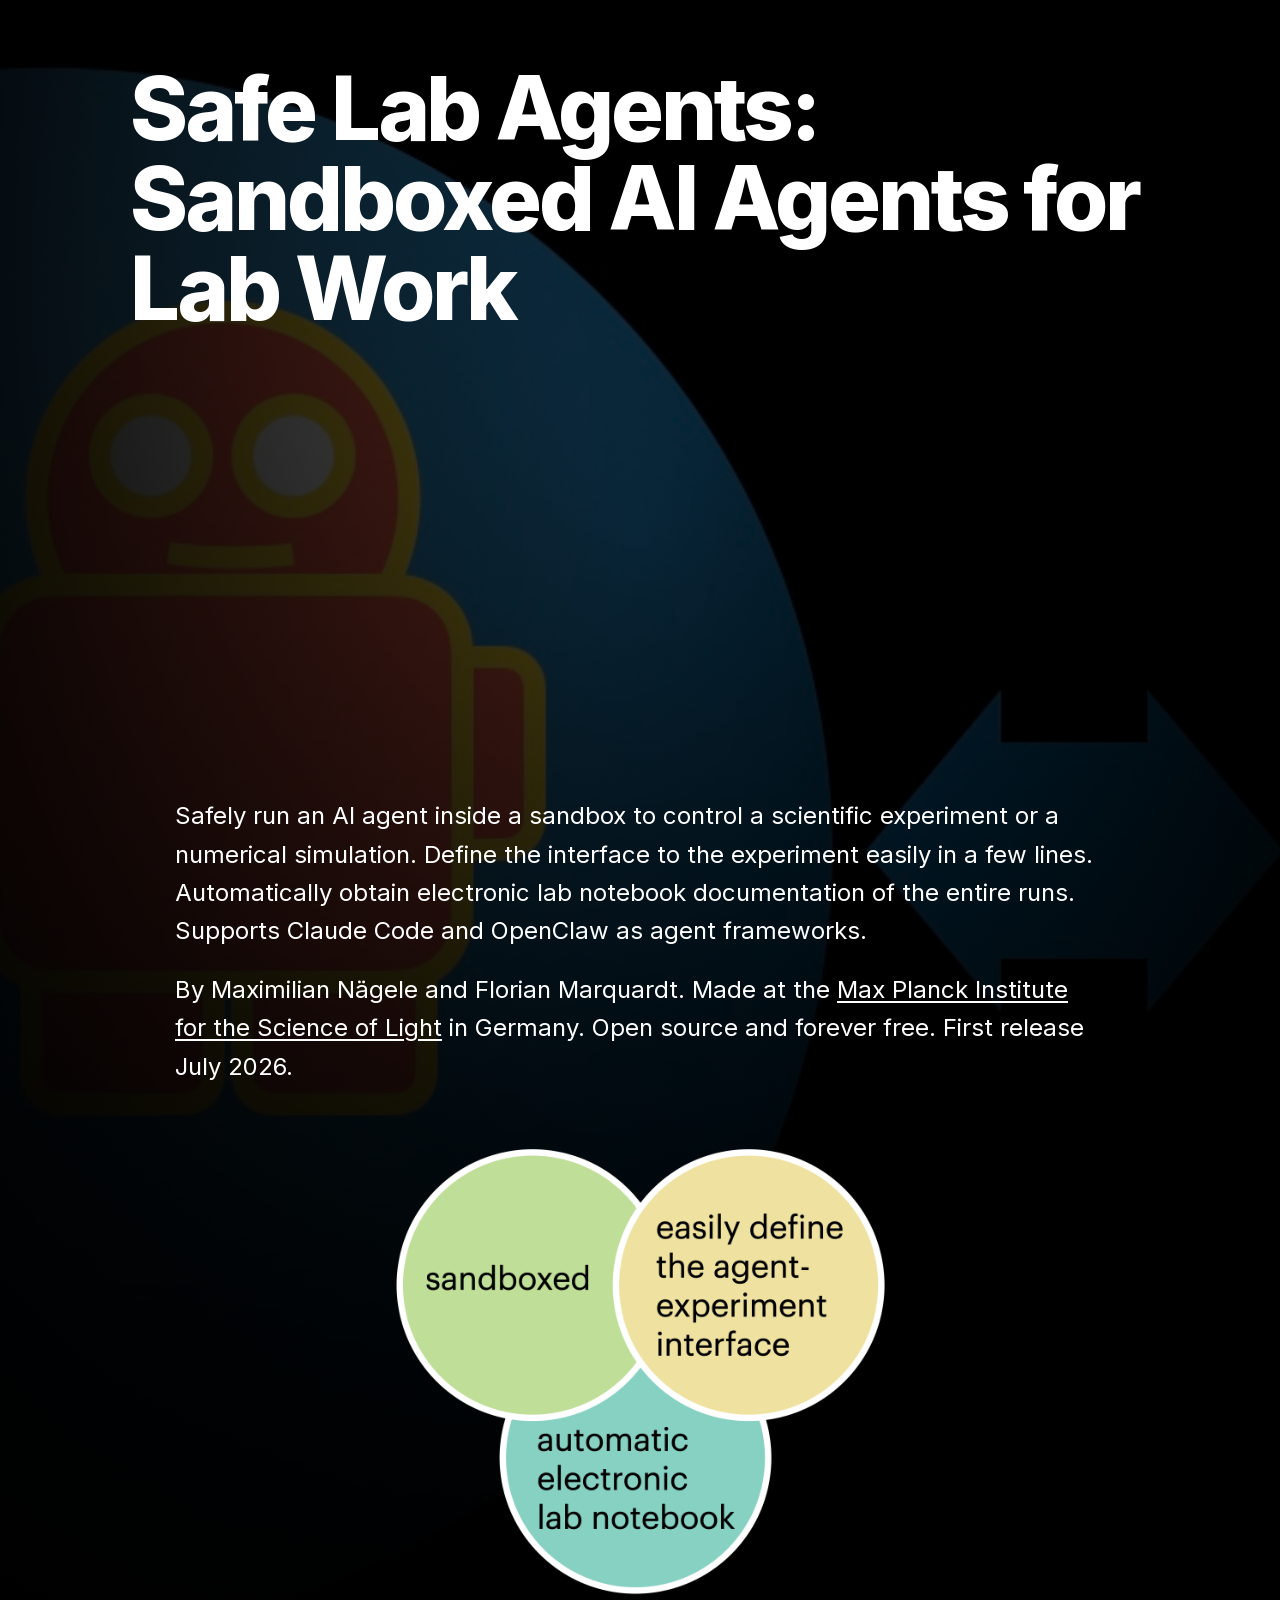
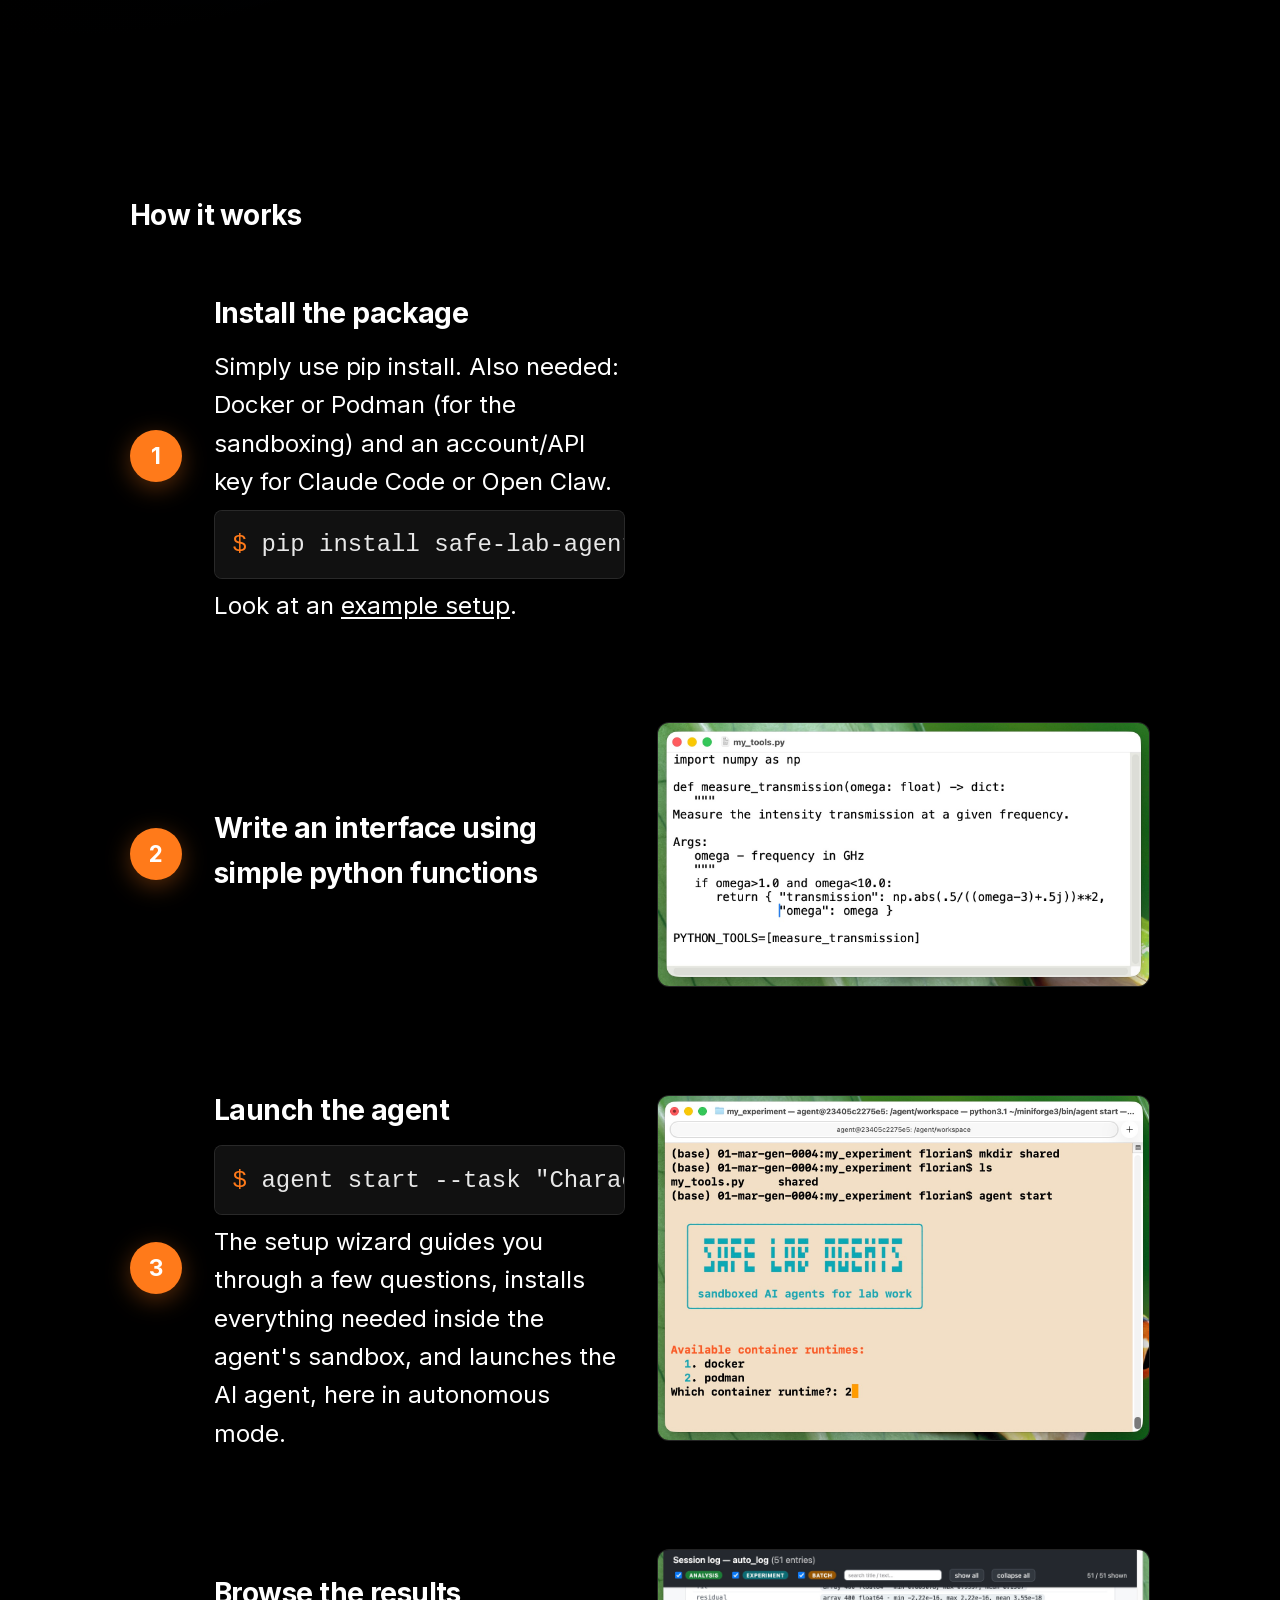
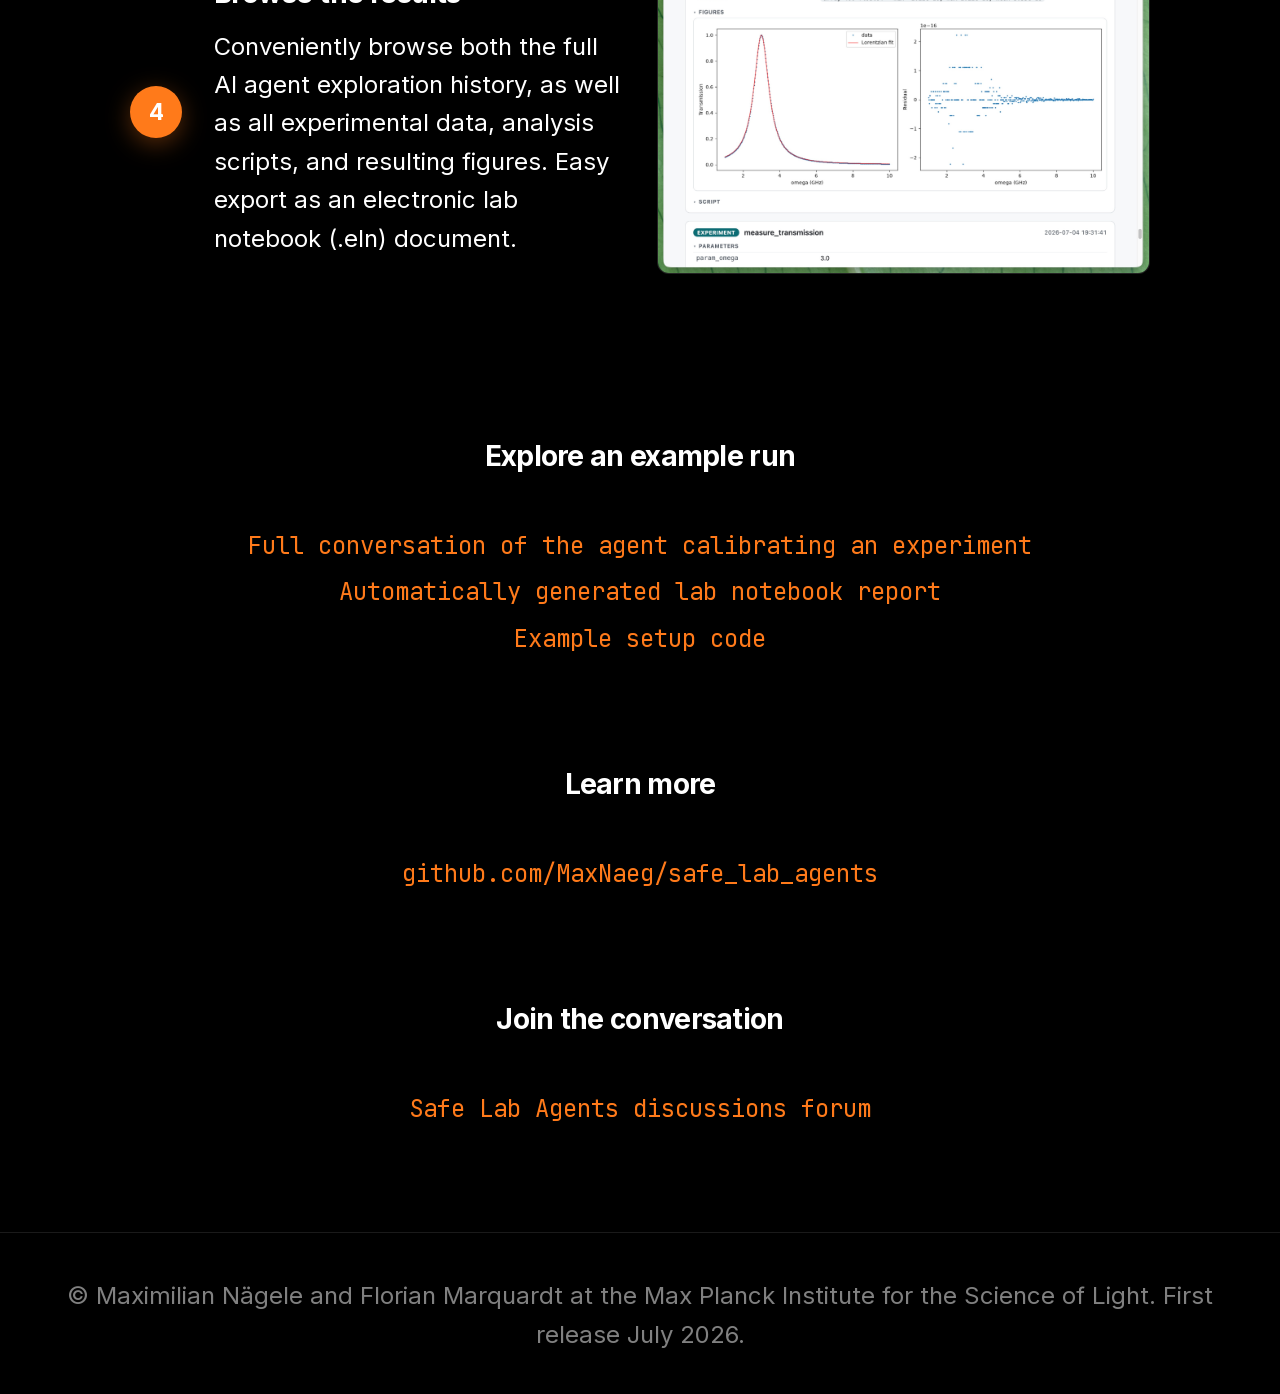
==== commit 7fda4089: "Self-host fonts, add hero demo video, and example-setup links - Serve Inter + JetBrains Mono locally" ====
--- a/index.html
+++ b/index.html
@@ -5,10 +5,6 @@
   <meta name="viewport" content="width=device-width, initial-scale=1" />
   <title>Safe Lab Agents</title>
   <meta name="description" content="Safely run AI agents inside a sandbox to control scientific experiments." />
-
-  <link rel="preconnect" href="https://fonts.googleapis.com" />
-  <link rel="preconnect" href="https://fonts.gstatic.com" crossorigin />
-  <link href="https://fonts.googleapis.com/css2?family=Inter:wght@400;500;600;700;800&family=JetBrains+Mono:wght@400;500&display=swap" rel="stylesheet" />
 
   <link rel="stylesheet" href="style.css" />
 </head>
@@ -23,6 +19,7 @@
 
     <div class="hero__content">
       <h1 class="hero__title">Safe Lab Agents: Sandboxed AI Agents for Lab Work</h1>
+      <figure class="hero__figure hero__figure--centered" style="--fig-w: 80%"><video autoplay muted loop playsinline><source src="assets/demo_1min.mp4" type="video/mp4" /></video></figure>
       <p class="hero__text">Safely run an AI agent inside a sandbox to control a scientific experiment or a numerical simulation. Define the interface to the experiment easily in a few lines. Automatically obtain electronic lab notebook documentation of the entire runs. Supports Claude Code and OpenClaw as agent frameworks.</p>
       <p class="hero__text">By Maximilian Nägele and Florian Marquardt. Made at the <a href="https://mpl.mpg.de/divisions/marquardt-division/research" target="_blank" rel="noopener">Max Planck Institute for the Science of Light</a> in Germany. Open source and forever free. First release July 2026.</p>
       <figure class="hero__figure hero__figure--centered" style="--fig-w: 50%"><img src="assets/fig_main_points.png" alt="" /></figure>
@@ -39,6 +36,7 @@
           <h3 class="step__title">Install the package</h3>
           <p class="step__text">Simply use pip install. Also needed: Docker or Podman (for the sandboxing) and an account/API key for Claude Code or Open Claw.</p>
           <pre class="step__terminal"><code>pip install safe-lab-agents</code></pre>
+          <p class="step__text">Look at an <a href="https://github.com/MaxNaeg/safe_lab_agents/tree/main/example_setup" target="_blank" rel="noopener">example setup</a>.</p>
         </div>
         
       </li>
@@ -85,6 +83,7 @@
     <h2 class="section__title">Explore an example run</h2>
     <p class="example__text"><a href="https://raw.githack.com/MaxNaeg/safe_lab_agents/main/example_setup/shared_calibration_example/conversation_safe_lab_agents.html" target="_blank" rel="noopener">Full conversation of the agent calibrating an experiment</a></p>
       <p class="example__text"><a href="https://raw.githack.com/MaxNaeg/safe_lab_agents/main/example_setup/shared_calibration_example/auto_log/report_safe_lab_agents.html" target="_blank" rel="noopener">Automatically generated lab notebook report</a></p>
+      <p class="example__text"><a href="https://github.com/MaxNaeg/safe_lab_agents/tree/main/example_setup" target="_blank" rel="noopener">Example setup code</a></p>
   </section>
 
   <!-- LEARN MORE -->
--- a/style.css
+++ b/style.css
@@ -1,3 +1,19 @@
+/* --- Fonts (self-hosted, no external requests) ----------------------- */
+@font-face {
+  font-family: 'Inter';
+  font-style: normal;
+  font-weight: 400 800;          /* variable font, covers all used weights */
+  font-display: swap;
+  src: url('assets/fonts/inter-latin-var.woff2') format('woff2');
+}
+@font-face {
+  font-family: 'JetBrains Mono';
+  font-style: normal;
+  font-weight: 400 500;
+  font-display: swap;
+  src: url('assets/fonts/jetbrainsmono-latin-var.woff2') format('woff2');
+}
+
 /* --- Tokens ---------------------------------------------------------- */
 :root {
   --bg:        #000000;
@@ -117,7 +133,8 @@
   margin: 2rem 0 0;
   width: 100%;               /* full width on phones */
 }
-.hero__figure img { width: 100%; height: auto; }
+.hero__figure img,
+.hero__figure video { width: 100%; height: auto; display: block; }
 .hero__figure--centered {
   margin-left: auto;
   margin-right: auto;
@@ -203,6 +220,8 @@
   margin: 0;
   max-width: 60ch;
 }
+.step__text a { color: var(--fg); text-decoration: underline; text-underline-offset: 3px; }
+.step__text a:hover { color: var(--accent-hi); }
 .step__figure {
   grid-area: fig;
   margin-top: 1rem;
